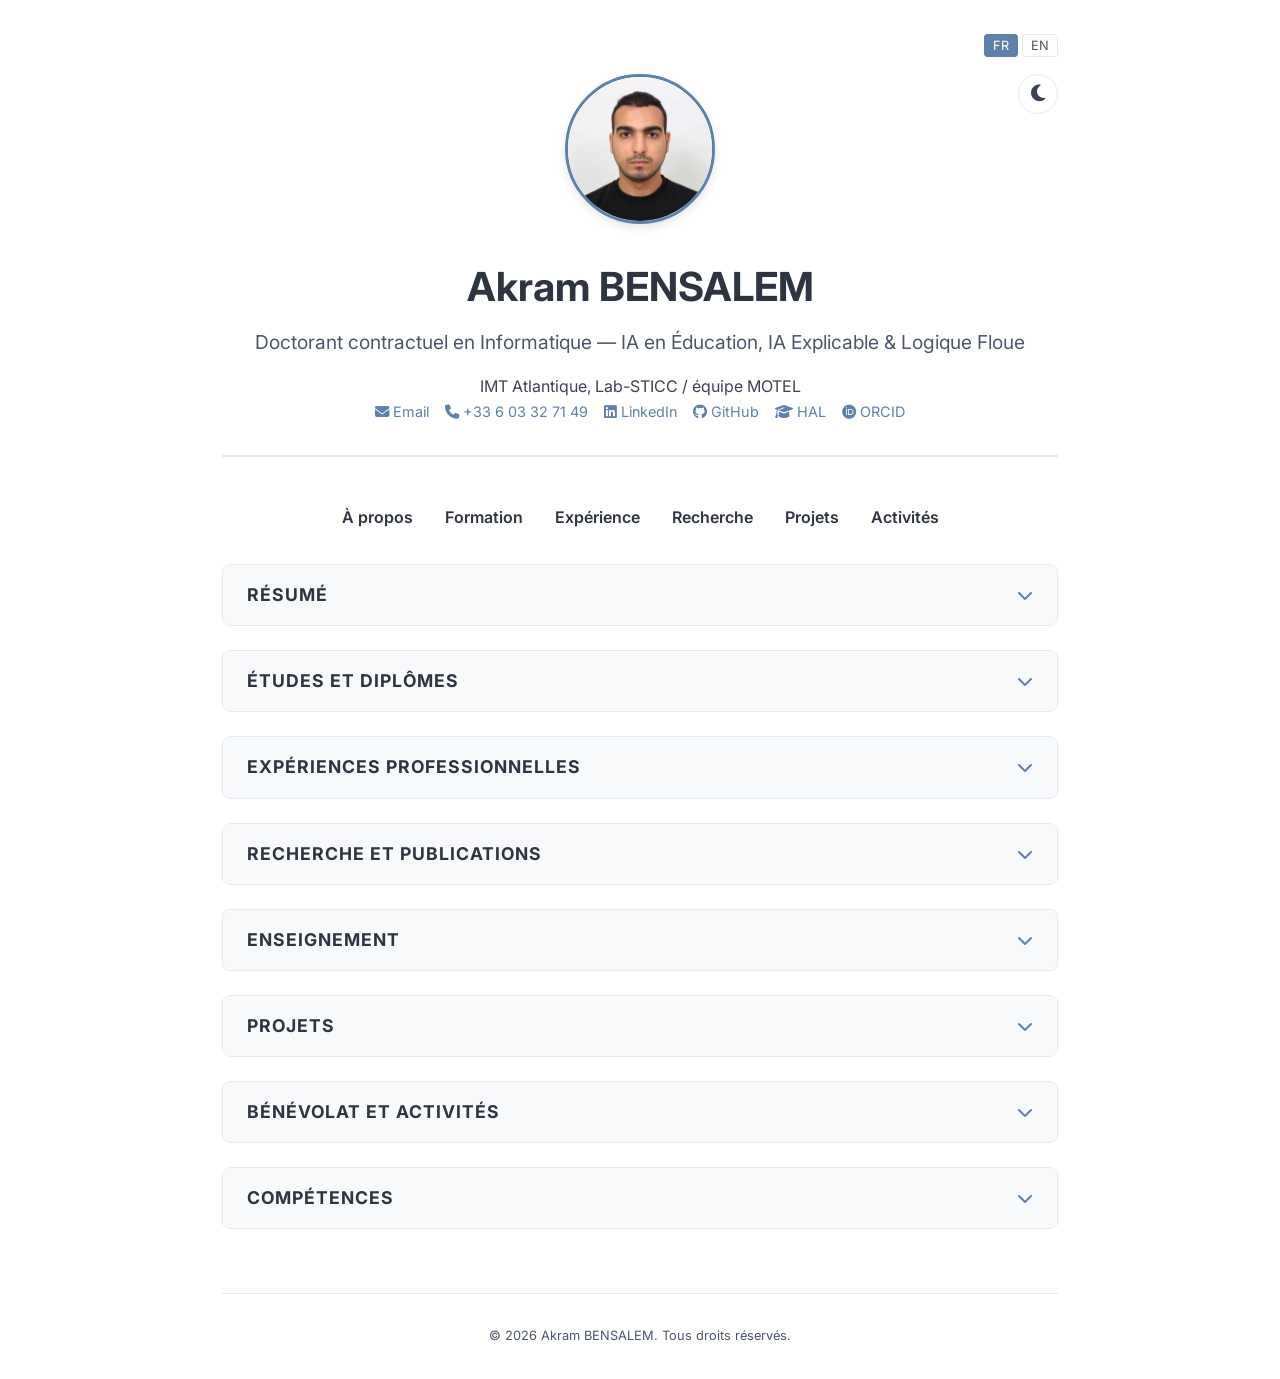
==== index.html @ 86b3364d "updates" ====
<!DOCTYPE html>
<html lang="fr">
<head>
    <meta charset="UTF-8">
    <meta name="viewport" content="width=device-width, initial-scale=1.0">
    <title>Akram BENSALEM - Doctorant en Informatique | IA & Éducation</title>
    <meta name="description" content="Site personnel académique d'Akram BENSALEM, doctorant à IMT Atlantique. Spécialiste en IA explicable, logique floue et analyse de données éducatives.">
    <meta name="keywords" content="Akram BENSALEM, IA, Education, XAI, Logique Floue, IMT Atlantique, Lab-STICC, Informatique">
    <link rel="stylesheet" href="style.css">
    <link rel="stylesheet" href="https://cdnjs.cloudflare.com/ajax/libs/font-awesome/6.4.0/css/all.min.css">
    <link rel="preconnect" href="https://fonts.googleapis.com">
    <link rel="preconnect" href="https://fonts.gstatic.com" crossorigin>
    <link href="https://fonts.googleapis.com/css2?family=Inter:wght@400;600;700&display=swap" rel="stylesheet">
</head>
<body>
    <div class="lang-switch">
        <a href="index.html" class="active">FR</a>
        <a href="en.html">EN</a>
    </div>

    <header>
        <button class="theme-toggle" id="theme-toggle" title="Changer de mode">
            <i class="fas fa-moon"></i>
        </button>
        <img src="assets/profile.jpg" alt="Akram BENSALEM" class="profile-photo">
        <h1>Akram BENSALEM</h1>
        <p class="subtitle">Doctorant contractuel en Informatique — IA en Éducation, IA Explicable & Logique Floue</p>
        <p>IMT Atlantique, Lab-STICC / équipe MOTEL</p>
        <div class="contact-info">
            <a href="mailto:akram.bensalem@imt-atlantique.fr"><i class="fas fa-envelope"></i> Email</a>
            <a href="tel:+33603327149"><i class="fas fa-phone"></i> +33 6 03 32 71 49</a>
            <a href="https://linkedin.com/in/akrambensalem" target="_blank"><i class="fab fa-linkedin"></i> LinkedIn</a>
            <a href="https://github.com/AkramBensalem" target="_blank"><i class="fab fa-github"></i> GitHub</a>
            <a href="https://cv.hal.science/akram-bensalem" target="_blank"><i class="fas fa-graduation-cap"></i> HAL</a>
            <a href="https://orcid.org/0009-0000-8019-0577" target="_blank"><i class="fab fa-orcid"></i> ORCID</a>
        </div>
    </header>

    <nav>
        <a href="#about">À propos</a>
        <a href="#education">Formation</a>
        <a href="#experience">Expérience</a>
        <a href="#research">Recherche</a>
        <a href="#projects">Projets</a>
        <a href="#activities">Activités</a>
    </nav>

    <section id="about">
        <div class="section-header">
            <h2>Résumé</h2>
            <i class="fas fa-chevron-down"></i>
        </div>
        <div class="section-content">
            <p>Doctorant en informatique en fin de cursus, je me spécialise en IA explicable, en logique floue et en analyse de données. Je conçois des méthodes interprétables, centrées sur l'humain, pour transformer des données complexes en outils d'aide à la décision. Ma soutenance de thèse est prévue au plus tard fin octobre 2026.</p>
        </div>
    </section>

    <section id="education">
        <div class="section-header">
            <h2>Études et Diplômes</h2>
            <i class="fas fa-chevron-down"></i>
        </div>
        <div class="section-content">
            <div class="entry">
                <div class="entry-header">
                    <span class="entry-title">Doctorat en Informatique (contrat doctoral)</span>
                    <span class="entry-location">Brest, France | 2023 — Présent</span>
                </div>
                <div class="entry-details">IMT Atlantique • Lab-STICC / équipe MOTEL • École Doctorale SPIN</div>
                <p><strong>Thèse :</strong> Comprendre et expliquer les inégalités éducatives numériques à l'aide de méthodes de fouille de données et d'apprentissage.</p>
                <p><small>Sous la direction du Pr. Grégory SMITS et l'encadrement de Mme Fahima DJELIL.</small></p>
            </div>
            <div class="entry">
                <div class="entry-header">
                    <span class="entry-title">Master en Informatique</span>
                    <span class="entry-location">Sidi Bel Abbes, Algérie | 2023</span>
                </div>
                <div class="entry-details">École Supérieure d'Informatique (ESI SBA)</div>
                <p>Formation orientée vers la recherche scientifique et l'innovation.</p>
            </div>
            <div class="entry">
                <div class="entry-header">
                    <span class="entry-title">Diplôme d'Ingénieur d'État en Informatique</span>
                    <span class="entry-location">Sidi Bel Abbes, Algérie | 2023</span>
                </div>
                <div class="entry-details">École Supérieure d'Informatique (ESI SBA) • Spécialité ISI</div>
            </div>
        </div>
    </section>

    <section id="experience">
        <div class="section-header">
            <h2>Expériences Professionnelles</h2>
            <i class="fas fa-chevron-down"></i>
        </div>
        <div class="section-content">
            <div class="entry">
                <div class="entry-header">
                    <span class="entry-title">Séjour de recherche doctoral</span>
                    <span class="entry-location">Paris, France | Jan. 2026 — Fév. 2026</span>
                </div>
                <div class="entry-details">Sorbonne Université — LIP6 / équipe LFI</div>
                <ul>
                    <li>Étude des explications contrefactuelles alignées sur l'expertise métier.</li>
                    <li>Projet de recherche sur la perceptibilité des explications pour les experts.</li>
                </ul>
            </div>
            <div class="entry">
                <div class="entry-header">
                    <span class="entry-title">Stage PFE — Algorithmes de supervision</span>
                    <span class="entry-location">Lannion, France | Avr. 2023 — Sept. 2023</span>
                </div>
                <div class="entry-details">Nokia Bell Labs</div>
                <ul>
                    <li>Conception d'un système de cache intelligent en Edge Cloud pour véhicules connectés.</li>
                    <li>Développement de modèles de prédiction basés sur des séries temporelles.</li>
                    <li>Publication acceptée à la conférence SSDBM 2024.</li>
                </ul>
            </div>
            <div class="entry">
                <div class="entry-header">
                    <span class="entry-title">Développeur Backend (Java/Spring Boot)</span>
                    <span class="entry-location">Distance | Déc. 2022 — Mar. 2023</span>
                </div>
                <div class="entry-details">STRABL (Temps partiel)</div>
                <ul>
                    <li>Conception et développement d'APIs pour flux de paiement.</li>
                    <li>Intégration de solutions e-commerce et choix d'architecture.</li>
                </ul>
            </div>
        </div>
    </section>

    <section id="research">
        <div class="section-header">
            <h2>Recherche et Publications</h2>
            <i class="fas fa-chevron-down"></i>
        </div>
        <div class="section-content">
            <p><strong>Domaines :</strong> Human-Centred AI, Fuzzy logic, Explainable AI (XAI), IA en Éducation.</p>
            
            <h3>Axes principaux</h3>
            <ul>
                <li><strong>Vocabulaires flous :</strong> Mesure des désaccords entre experts et impact sur la modélisation.</li>
                <li><strong>XAI :</strong> Algorithme DiCE_GI pour des explications contrefactuelles diversifiées.</li>
                <li><strong>Aide à la décision :</strong> Tableaux de bord pour le système éducatif (Projet GTNum GoData).</li>
            </ul>

            <h3>Publications Scientifiques</h3>
            <div class="publications">
                <ol reversed>
                    <li><strong>Bensalem, A.</strong>, Djelil, F., Lesot, M. J., & Smits, G. (2026). Diversified and Perceptible Counterfactual Examples Leveraging Expert Knowledge. <em>SUM 2026</em>. (Soumis)</li>
                    <li><strong>Bensalem, A.</strong>, Djelil, F., & Smits, G. (2026). DiCE_GI: Diversified Counterfactual Explanations for a Group of Instances. <em>XAI-2026</em>, Fortaleza, Brésil.</li>
                    <li><strong>Bensalem, A.</strong>, Smits, G., Djelil, F., & Lesot, M. J. (2025). Measuring Disagreements between Fuzzy Linguistic Vocabularies in Expert-Driven Data Analysis. <em>FUZZ-IEEE 2025</em>.</li>
                    <li><strong>Bensalem, A.</strong>, Djelil, F., Lesot, M. J., & Smits, G. (2025). Mesurer le désaccord entre vocabulaires d'experts et son impact sur l'analyse de données. <em>LFA 2025</em>.</li>
                    <li><strong>Bensalem, A.</strong>, d'Orazio, L., Lallet, J., & Enrici, A. (2024). VG-Prefetcher Cache: Towards Edge-Based Time Series Data Management Using Visibility Graph Prefetching. <em>SSDBM 2024</em>.</li>
                </ol>
            </div>
        </div>
    </section>

    <section id="teaching">
        <div class="section-header">
            <h2>Enseignement</h2>
            <i class="fas fa-chevron-down"></i>
        </div>
        <div class="section-content">
            <p>Depuis 2023, j'enseigne à IMT Atlantique (environ 91h) :</p>
            <ul>
                <li><strong>Python et Programmation Orientée Objet</strong> (Cours/TD/TP)</li>
                <li><strong>Architecture des applications Web</strong> (TP/Projets Java/Spring Boot)</li>
                <li><strong>Web sémantique et Web de données</strong> (Encadrement de projets)</li>
                <li><strong>Analyse de données éducatives</strong> (Projet PRONTO)</li>
            </ul>
        </div>
    </section>

    <section id="projects">
        <div class="section-header">
            <h2>Projets</h2>
            <i class="fas fa-chevron-down"></i>
        </div>
        <div class="section-content">
            <ul>
                <li><strong><a href="https://gitlab.imt-atlantique.fr/godata-gtnum/prototype" target="_blank">Daside</a></strong> : Prototype d'aide à la décision pour l'Académie de Rennes.</li>
                <li><strong><a href="https://plugins.jetbrains.com/plugin/30897-document-converter" target="_blank">DocumentConverter</a></strong> : Outil open-source JetBrains pour la conversion de PDF (>100 téléchargements).</li>
                <li><strong>DiCE_f & DiCE-GI</strong> : Prototypes de recherche sur les explications contrefactuelles.</li>
            </ul>
        </div>
    </section>

    <section id="activities">
        <div class="section-header">
            <h2>Bénévolat et Activités</h2>
            <i class="fas fa-chevron-down"></i>
        </div>
        <div class="section-content">
            <ul>
                <li><strong>KotlinConf 2024</strong> : Bénévole lors de la conférence annuelle (Copenhague, Danemark).</li>
                <li><strong>Visite d'entreprises</strong> : Accompagnement d'étudiants chez Orange Labs et Ekinops.</li>
                <li><strong>Surveillance d'examen</strong> : Modules de gestion de données et architecture.</li>
            </ul>
        </div>
    </section>

    <section id="skills">
        <div class="section-header">
            <h2>Compétences</h2>
            <i class="fas fa-chevron-down"></i>
        </div>
        <div class="section-content">
            <div class="skills-grid">
                <div class="skill-category">
                    <strong>IA & Données</strong>
                    <p>XAI, Logique Floue, Apprentissage Statistique, Théorie des Graphes</p>
                </div>
                <div class="skill-category">
                    <strong>Développement</strong>
                    <p>Python, Java/Kotlin, R, JavaScript, Bash</p>
                </div>
                <div class="skill-category">
                    <strong>Frameworks</strong>
                    <p>Spring Boot, Vue.js, TensorFlow, PyTorch, Docker</p>
                </div>
                <div class="skill-category">
                    <strong>Langues</strong>
                    <p>Français (Courant), Anglais (Avancé), Arabe (Maternel)</p>
                </div>
            </div>
        </div>
    </section>

    <footer>
        <p>&copy; 2026 Akram BENSALEM. Tous droits réservés.</p>
    </footer>

    <script>
        // Theme Toggle
        const themeToggle = document.getElementById('theme-toggle');
        const body = document.body;
        const icon = themeToggle.querySelector('i');

        // Load saved theme
        const savedTheme = localStorage.getItem('theme');
        if (savedTheme) {
            body.setAttribute('data-theme', savedTheme);
            updateThemeIcon(savedTheme);
        }

        themeToggle.addEventListener('click', () => {
            const currentTheme = body.getAttribute('data-theme');
            const newTheme = currentTheme === 'dark' ? 'light' : 'dark';
            
            body.setAttribute('data-theme', newTheme);
            localStorage.setItem('theme', newTheme);
            updateThemeIcon(newTheme);
        });

        function updateThemeIcon(theme) {
            if (theme === 'dark') {
                icon.classList.remove('fa-moon');
                icon.classList.add('fa-sun');
            } else {
                icon.classList.remove('fa-sun');
                icon.classList.add('fa-moon');
            }
        }

        // Collapsible Sections
        const sections = document.querySelectorAll('section');
        sections.forEach(section => {
            const header = section.querySelector('.section-header');
            header.addEventListener('click', () => {
                section.classList.toggle('active');
            });
        });

        // Expand section on nav click
        document.querySelectorAll('nav a').forEach(anchor => {
            anchor.addEventListener('click', function(e) {
                const targetId = this.getAttribute('href').substring(1);
                const targetSection = document.getElementById(targetId);
                if (targetSection) {
                    targetSection.classList.add('active');
                }
            });
        });
    </script>
</body>
</html>
---- style.css ----
:root {
    --primary-color: #2e3440;
    --secondary-color: #4c566a;
    --accent-color: #5e81ac;
    --text-color: #3b4252;
    --bg-color: #ffffff;
    --light-bg: #f8f9fa;
    --border-color: #e5e9f0;
    --card-bg: #ffffff;
}

[data-theme="dark"] {
    --primary-color: #eceff4;
    --secondary-color: #d8dee9;
    --accent-color: #88c0d0;
    --text-color: #e5e9f0;
    --bg-color: #2e3440;
    --light-bg: #3b4252;
    --border-color: #4c566a;
    --card-bg: #3b4252;
}

* {
    box-sizing: border-box;
    margin: 0;
    padding: 0;
    transition: background-color 0.3s, color 0.3s;
}

body {
    font-family: 'Inter', -apple-system, BlinkMacSystemFont, "Segoe UI", Roboto, Helvetica, Arial, sans-serif;
    line-height: 1.6;
    color: var(--text-color);
    background-color: var(--bg-color);
    max-width: 900px;
    margin: 0 auto;
    padding: 2rem;
}

header {
    text-align: center;
    margin-bottom: 3rem;
    border-bottom: 2px solid var(--border-color);
    padding-bottom: 2rem;
    position: relative;
}

.profile-photo {
    width: 150px;
    height: 150px;
    border-radius: 50%;
    object-fit: cover;
    margin-bottom: 1.5rem;
    border: 3px solid var(--accent-color);
    box-shadow: 0 4px 10px rgba(0,0,0,0.1);
}

.theme-toggle {
    position: absolute;
    top: 0;
    right: 0;
    background: none;
    border: 1px solid var(--border-color);
    color: var(--text-color);
    padding: 0.5rem;
    border-radius: 50%;
    cursor: pointer;
    width: 40px;
    height: 40px;
    display: flex;
    align-items: center;
    justify-content: center;
    font-size: 1.2rem;
}

.theme-toggle:hover {
    background-color: var(--light-bg);
}

header h1 {
    color: var(--primary-color);
    font-size: 2.5rem;
    margin-bottom: 0.5rem;
}

.subtitle {
    font-size: 1.2rem;
    color: var(--secondary-color);
    margin-bottom: 1rem;
}

.contact-info {
    display: flex;
    justify-content: center;
    flex-wrap: wrap;
    gap: 1rem;
    font-size: 0.9rem;
}

.contact-info a {
    color: var(--accent-color);
    text-decoration: none;
}

.contact-info a:hover {
    text-decoration: underline;
}

nav {
    display: flex;
    justify-content: center;
    gap: 2rem;
    margin-bottom: 2rem;
    font-weight: 600;
}

nav a {
    color: var(--primary-color);
    text-decoration: none;
    border-bottom: 2px solid transparent;
}

nav a:hover {
    border-bottom-color: var(--accent-color);
}

.lang-switch {
    text-align: right;
    margin-bottom: 1rem;
}

.lang-switch a {
    font-size: 0.8rem;
    text-decoration: none;
    color: var(--secondary-color);
    padding: 0.2rem 0.5rem;
    border: 1px solid var(--border-color);
    border-radius: 4px;
}

.lang-switch a.active {
    background-color: var(--accent-color);
    color: white;
    border-color: var(--accent-color);
}

section {
    margin-bottom: 1.5rem;
    border: 1px solid var(--border-color);
    border-radius: 8px;
    overflow: hidden;
    background-color: var(--card-bg);
}

.section-header {
    background-color: var(--light-bg);
    padding: 1rem 1.5rem;
    cursor: pointer;
    display: flex;
    justify-content: space-between;
    align-items: center;
    user-select: none;
}

.section-header h2 {
    margin-bottom: 0;
    border-left: none;
    padding-left: 0;
}

.section-header i {
    transition: transform 0.3s;
    color: var(--accent-color);
}

.section-content {
    padding: 1.5rem;
    display: none;
}

section.active .section-content {
    display: block;
}

section.active .section-header i {
    transform: rotate(180deg);
}

h2 {
    color: var(--primary-color);
    text-transform: uppercase;
    font-size: 1.1rem;
    letter-spacing: 1px;
    font-weight: 700;
}

.entry {
    margin-bottom: 1.5rem;
}

.entry-header {
    display: flex;
    justify-content: space-between;
    align-items: baseline;
    margin-bottom: 0.2rem;
}

.entry-title {
    font-weight: 700;
    color: var(--primary-color);
}

.entry-location {
    font-size: 0.9rem;
    color: var(--secondary-color);
}

.entry-details {
    font-size: 0.95rem;
    font-style: italic;
    color: var(--secondary-color);
    margin-bottom: 0.5rem;
}

ul {
    margin-left: 1.5rem;
    margin-bottom: 1rem;
}

li {
    margin-bottom: 0.3rem;
}

.publications ol {
    margin-left: 1.5rem;
}

.publications li {
    margin-bottom: 1rem;
}

.skills-grid {
    display: grid;
    grid-template-columns: repeat(auto-fit, minmax(250px, 1fr));
    gap: 1.5rem;
}

.skill-category strong {
    display: block;
    margin-bottom: 0.5rem;
}

footer {
    text-align: center;
    margin-top: 4rem;
    padding-top: 2rem;
    border-top: 1px solid var(--border-color);
    font-size: 0.8rem;
    color: var(--secondary-color);
}

@media (max-width: 600px) {
    body {
        padding: 1rem;
    }
    .entry-header {
        flex-direction: column;
    }
}
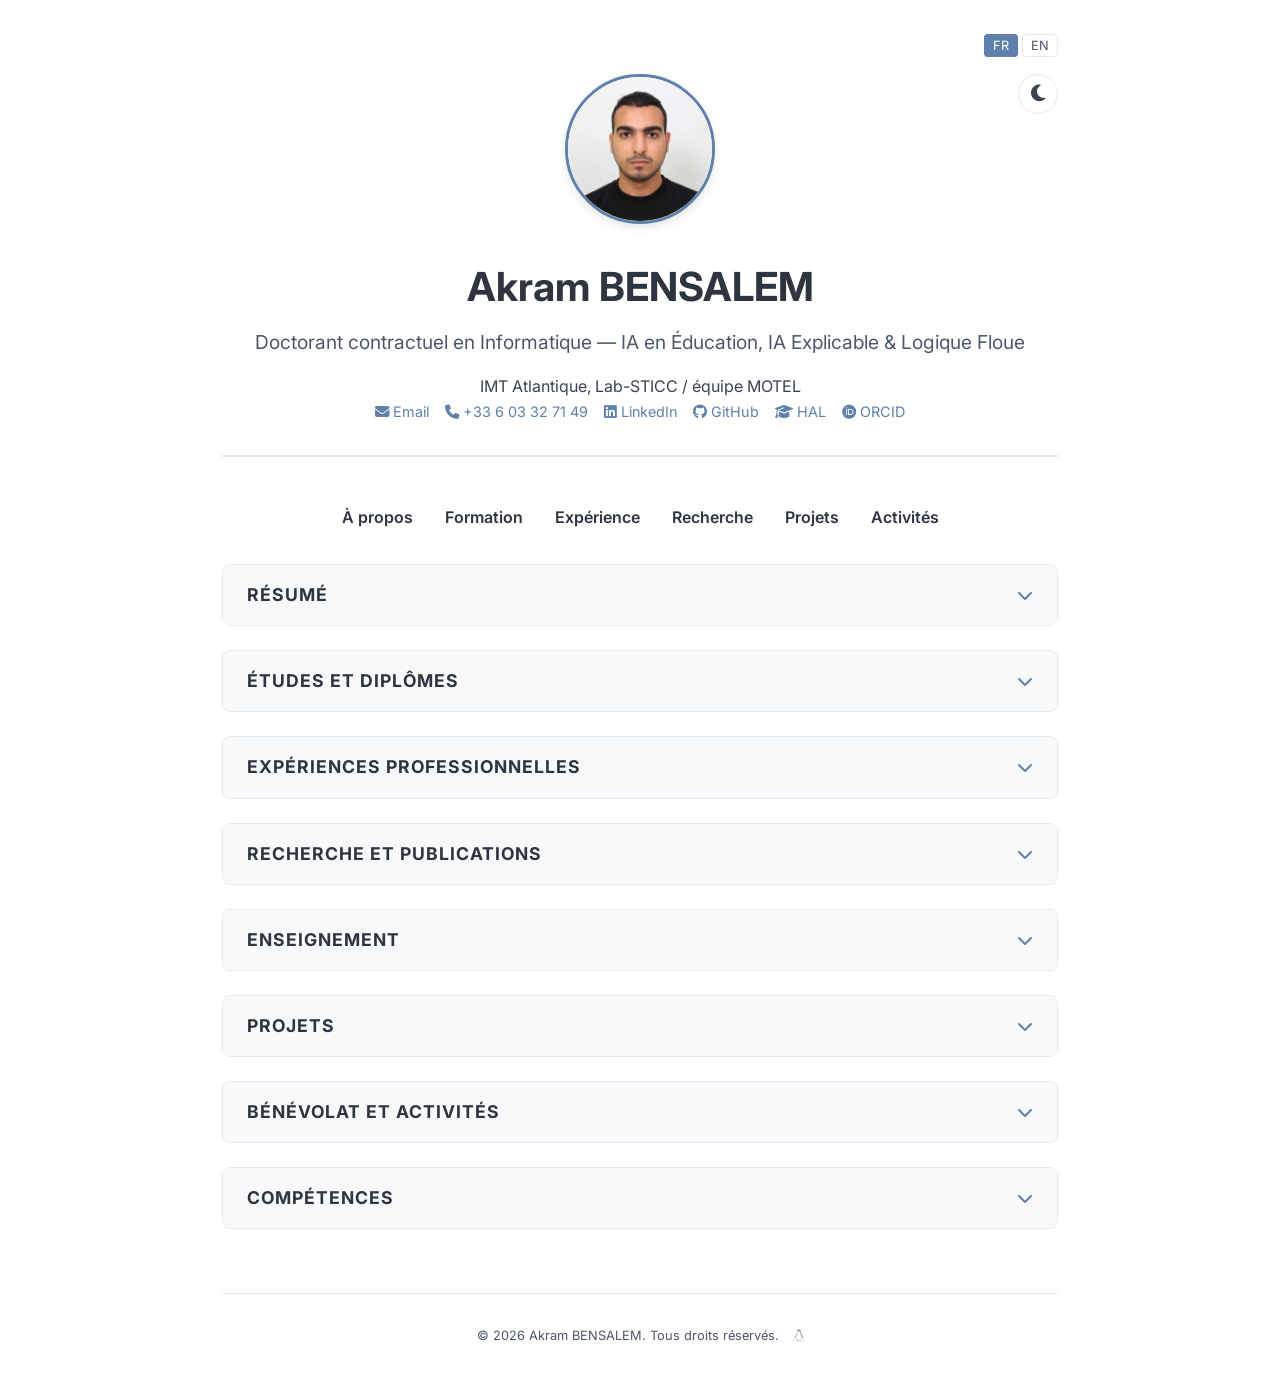
==== commit 27af47d8: "updates" ====
--- a/index.html
+++ b/index.html
@@ -3,6 +3,7 @@
 <head>
     <meta charset="UTF-8">
     <meta name="viewport" content="width=device-width, initial-scale=1.0">
+    <meta name="google-site-verification" content="VL-_S4IB45gF0ubqnOLcpD05J_iq4og1DJd984KkzLA" />
     <title>Akram BENSALEM - Doctorant en Informatique | IA & Éducation</title>
     <meta name="description" content="Site personnel académique d'Akram BENSALEM, doctorant à IMT Atlantique. Spécialiste en IA explicable, logique floue et analyse de données éducatives.">
     <meta name="keywords" content="Akram BENSALEM, IA, Education, XAI, Logique Floue, IMT Atlantique, Lab-STICC, Informatique">
@@ -11,6 +12,9 @@
     <link rel="preconnect" href="https://fonts.googleapis.com">
     <link rel="preconnect" href="https://fonts.gstatic.com" crossorigin>
     <link href="https://fonts.googleapis.com/css2?family=Inter:wght@400;600;700&display=swap" rel="stylesheet">
+    <link rel="alternate" hreflang="fr" href="https://akrambensalem.me/index.html" />
+    <link rel="alternate" hreflang="en" href="https://akrambensalem.me/en.html" />
+    <link rel="alternate" hreflang="x-default" href="https://akrambensalem.me/index.html" />
 </head>
 <body>
     <div class="lang-switch">
@@ -100,6 +104,7 @@
                     <span class="entry-location">Paris, France | Jan. 2026 — Fév. 2026</span>
                 </div>
                 <div class="entry-details">Sorbonne Université — LIP6 / équipe LFI</div>
+                <p><small>Sous la direction du Pr. Marie-Jeanne Lesot</small></p>
                 <ul>
                     <li>Étude des explications contrefactuelles alignées sur l'expertise métier.</li>
                     <li>Projet de recherche sur la perceptibilité des explications pour les experts.</li>
@@ -231,7 +236,7 @@
     </section>
 
     <footer>
-        <p>&copy; 2026 Akram BENSALEM. Tous droits réservés.</p>
+        <p>&copy; 2026 Akram BENSALEM. Tous droits réservés. <i class="fab fa-linux secret-penguin" id="secret-penguin" style="cursor: pointer; opacity: 0.5; margin-left: 10px;"></i></p>
     </footer>
 
     <script>
@@ -285,6 +290,16 @@
                 }
             });
         });
+
+        // Secret Penguin Logic
+        document.getElementById('secret-penguin').addEventListener('click', () => {
+            const pin = prompt('Entrez le code PIN secret :');
+            if (pin === '10-11-2023') {
+                window.location.href = 'pingouin.html';
+            } else if (pin !== null) {
+                alert('Code incorrect, mon pingouin !');
+            }
+        });
     </script>
 </body>
 </html>
--- a/style.css
+++ b/style.css
@@ -25,6 +25,7 @@
     margin: 0;
     padding: 0;
     transition: background-color 0.3s, color 0.3s;
+    -webkit-tap-highlight-color: transparent;
 }
 
 body {
@@ -35,6 +36,7 @@
     max-width: 900px;
     margin: 0 auto;
     padding: 2rem;
+    overflow-x: hidden;
 }
 
 header {
@@ -160,6 +162,7 @@
     justify-content: space-between;
     align-items: center;
     user-select: none;
+    gap: 1rem;
 }
 
 .section-header h2 {
@@ -259,11 +262,137 @@
     color: var(--secondary-color);
 }
 
-@media (max-width: 600px) {
+@media (max-width: 768px) {
     body {
-        padding: 1rem;
-    }
+        padding: 1.5rem 1rem;
+    }
+
+    header {
+        margin-bottom: 2rem;
+        padding-bottom: 1.5rem;
+    }
+
+    header h1 {
+        font-size: 2rem;
+    }
+
+    .subtitle {
+        font-size: 1.1rem;
+    }
+
+    nav {
+        gap: 0.8rem;
+        flex-wrap: wrap;
+        margin-bottom: 1.5rem;
+        justify-content: center;
+    }
+
+    nav a {
+        font-size: 0.9rem;
+        padding: 0.3rem 0.6rem;
+        background-color: var(--light-bg);
+        border-radius: 4px;
+        border: 1px solid var(--border-color);
+        transition: all 0.2s;
+    }
+
+    nav a:active {
+        background-color: var(--accent-color);
+        color: white;
+    }
+
+    .lang-switch {
+        text-align: center;
+        margin-bottom: 1.5rem;
+    }
+
+    .lang-switch a {
+        padding: 0.3rem 0.8rem;
+    }
+
+    .contact-info {
+        gap: 0.8rem;
+        width: 100%;
+        justify-content: center;
+    }
+
+    .section-header {
+        padding: 0.8rem 1.2rem;
+    }
+
+    .section-content {
+        padding: 1.2rem;
+    }
+
     .entry-header {
         flex-direction: column;
-    }
-}
+        gap: 0.3rem;
+        align-items: flex-start;
+    }
+}
+
+@media (max-width: 480px) {
+    body {
+        padding: 1rem 0.75rem;
+    }
+
+    header h1 {
+        font-size: 1.6rem;
+        word-wrap: break-word;
+    }
+
+    .profile-photo {
+        width: 110px;
+        height: 110px;
+    }
+
+    .subtitle {
+        font-size: 1rem;
+        padding: 0 0.5rem;
+    }
+
+    nav {
+        gap: 0.5rem;
+        display: grid;
+        grid-template-columns: repeat(2, 1fr);
+    }
+
+    nav a {
+        font-size: 0.8rem;
+        padding: 0.5rem 0.2rem;
+        text-align: center;
+    }
+
+    .entry-location {
+        font-size: 0.85rem;
+    }
+
+    .theme-toggle {
+        width: 35px;
+        height: 35px;
+        font-size: 1rem;
+        top: 0;
+        right: 0;
+    }
+    
+    .lang-switch {
+        text-align: center;
+        margin-bottom: 1.5rem;
+    }
+
+    .lang-switch a {
+        padding: 0.4rem 1rem;
+        font-size: 0.9rem;
+    }
+}
+
+/* Secret Penguin */
+.secret-penguin {
+    transition: all 0.3s ease;
+}
+
+.secret-penguin:hover {
+    opacity: 1 !important;
+    transform: scale(1.2);
+    color: var(--accent-color);
+}
